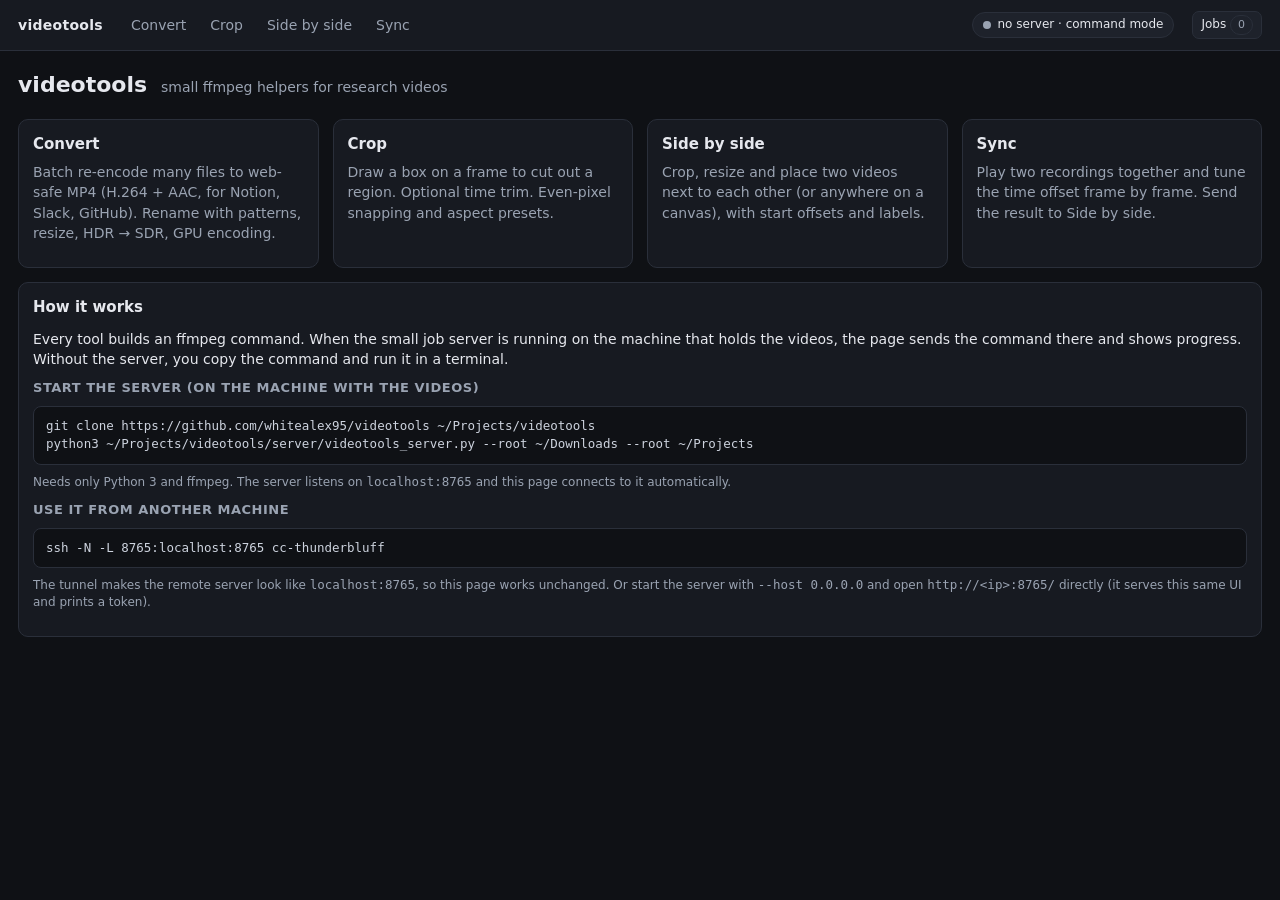
==== index.html @ a60f76c2 "videotools: static UI (convert, crop, side by side, sync) + local ffmpeg job server" ====
<!doctype html>
<html lang="en">
<head>
<meta charset="utf-8">
<meta name="viewport" content="width=device-width, initial-scale=1">
<title>videotools</title>
<link rel="stylesheet" href="assets/style.css">
</head>
<body>
<main class="page">
  <div class="page-head"><h1>videotools</h1><span class="muted">small ffmpeg helpers for research videos</span></div>
  <div class="cards">
    <a class="card" href="convert/"><h2>Convert</h2><p class="muted">Batch re-encode many files to web-safe MP4 (H.264 + AAC, for Notion, Slack, GitHub). Rename with patterns, resize, HDR → SDR, GPU encoding.</p></a>
    <a class="card" href="crop/"><h2>Crop</h2><p class="muted">Draw a box on a frame to cut out a region. Optional time trim. Even-pixel snapping and aspect presets.</p></a>
    <a class="card" href="sidebyside/"><h2>Side by side</h2><p class="muted">Crop, resize and place two videos next to each other (or anywhere on a canvas), with start offsets and labels.</p></a>
    <a class="card" href="sync/"><h2>Sync</h2><p class="muted">Play two recordings together and tune the time offset frame by frame. Send the result to Side by side.</p></a>
  </div>

  <div class="card">
    <h2>How it works</h2>
    <p>Every tool builds an ffmpeg command. When the small job server is running on the machine that holds the videos, the page sends the command there and shows progress. Without the server, you copy the command and run it in a terminal.</p>
    <h3>Start the server (on the machine with the videos)</h3>
    <pre class="cmd">git clone https://github.com/whitealex95/videotools ~/Projects/videotools
python3 ~/Projects/videotools/server/videotools_server.py --root ~/Downloads --root ~/Projects</pre>
    <p class="small muted" style="margin-top:8px">Needs only Python 3 and ffmpeg. The server listens on <code>localhost:8765</code> and this page connects to it automatically.</p>
    <h3>Use it from another machine</h3>
    <pre class="cmd">ssh -N -L 8765:localhost:8765 cc-thunderbluff</pre>
    <p class="small muted" style="margin-top:8px">The tunnel makes the remote server look like <code>localhost:8765</code>, so this page works unchanged. Or start the server with <code>--host 0.0.0.0</code> and open <code>http://&lt;ip&gt;:8765/</code> directly (it serves this same UI and prints a token).</p>
  </div>
</main>
<script type="module">
import { initPage } from './assets/common.js';
initPage({ root: './', active: '' });
</script>
</body>
</html>
---- assets/style.css ----
:root {
  --bg: #0f1115;
  --panel: #171a21;
  --panel2: #1e222b;
  --border: #2a2f3a;
  --text: #e6e8ee;
  --muted: #9aa3b2;
  --accent: #4f8cff;
  --accent2: #3a6fd8;
  --ok: #3ecf8e;
  --warn: #f5b84b;
  --err: #ff6b6b;
  --mono: ui-monospace, SFMono-Regular, Menlo, Consolas, monospace;
  color-scheme: dark;
}
* { box-sizing: border-box; }
html, body { margin: 0; background: var(--bg); color: var(--text); font: 14px/1.45 system-ui, -apple-system, "Segoe UI", Roboto, sans-serif; }
a { color: var(--accent); text-decoration: none; }
a:hover { text-decoration: underline; }
h1 { font-size: 22px; margin: 0 0 4px; }
h2 { font-size: 15px; margin: 0 0 10px; color: var(--text); }
h3 { font-size: 13px; margin: 0 0 8px; color: var(--muted); text-transform: uppercase; letter-spacing: .04em; }
p { margin: 0 0 10px; }
code, pre, .mono { font-family: var(--mono); font-size: 12.5px; }
.muted { color: var(--muted); }
.small { font-size: 12px; }
.hidden { display: none !important; }

.topbar { display: flex; align-items: center; gap: 18px; padding: 10px 18px; border-bottom: 1px solid var(--border); background: var(--panel); position: sticky; top: 0; z-index: 20; }
.topbar .brand { font-weight: 700; color: var(--text); letter-spacing: .02em; }
.topbar nav { display: flex; gap: 4px; }
.topbar nav a { color: var(--muted); padding: 5px 10px; border-radius: 6px; }
.topbar nav a:hover { background: var(--panel2); text-decoration: none; }
.topbar nav a.active { color: var(--text); background: var(--panel2); }
.topbar .spacer { flex: 1; }

.page { max-width: 1480px; margin: 0 auto; padding: 18px; }
.page-head { display: flex; align-items: baseline; gap: 14px; margin-bottom: 14px; flex-wrap: wrap; }
.card { background: var(--panel); border: 1px solid var(--border); border-radius: 10px; padding: 14px; margin-bottom: 14px; }
.card.tight { padding: 10px 12px; }
.row { display: flex; gap: 10px; align-items: center; flex-wrap: wrap; }
.row.between { justify-content: space-between; }
.row.top { align-items: flex-start; }
.grid-2 { display: grid; grid-template-columns: 1fr 1fr; gap: 14px; }
.grid-sb { display: grid; grid-template-columns: minmax(0, 1fr) 380px; gap: 14px; align-items: start; }
@media (max-width: 1000px) { .grid-2, .grid-sb { grid-template-columns: 1fr; } }
.stack { display: flex; flex-direction: column; gap: 10px; }

.btn { background: var(--panel2); color: var(--text); border: 1px solid var(--border); border-radius: 7px; padding: 6px 12px; font: inherit; cursor: pointer; white-space: nowrap; }
.btn:hover { border-color: #3b4252; background: #242938; }
.btn:disabled { opacity: .45; cursor: not-allowed; }
.btn.primary { background: var(--accent); border-color: var(--accent); color: #fff; }
.btn.primary:hover { background: var(--accent2); }
.btn.danger { color: var(--err); }
.btn.sm { padding: 3px 8px; font-size: 12px; }
.btn.icon { padding: 4px 7px; }

.field { display: flex; flex-direction: column; gap: 3px; font-size: 12px; color: var(--muted); }
.field > span { white-space: nowrap; }
.field.inline { flex-direction: row; align-items: center; gap: 6px; }
input[type=text], input[type=number], input[type=search], select, textarea {
  background: var(--bg); color: var(--text); border: 1px solid var(--border); border-radius: 6px; padding: 5px 8px; font: inherit; font-size: 13px; min-width: 0;
}
input:focus, select:focus, textarea:focus { outline: none; border-color: var(--accent); }
input[type=number] { width: 90px; }
input.w-s { width: 70px; } input.w-m { width: 120px; } input.w-l { width: 260px; } input.w-full { width: 100%; }
input[type=range] { width: 100%; accent-color: var(--accent); }
input[type=color] { width: 34px; height: 26px; padding: 0; border: 1px solid var(--border); border-radius: 6px; background: none; }
label.check { display: inline-flex; align-items: center; gap: 6px; font-size: 13px; cursor: pointer; }
textarea { font-family: var(--mono); font-size: 12px; }

.pill { display: inline-flex; align-items: center; gap: 6px; padding: 3px 10px; border-radius: 999px; font-size: 12px; border: 1px solid var(--border); background: var(--panel2); cursor: pointer; color: var(--text); font: inherit; font-size: 12px; }
.pill .dot { width: 8px; height: 8px; border-radius: 50%; background: var(--muted); }
.pill.ok .dot { background: var(--ok); } .pill.warn .dot { background: var(--warn); } .pill.off .dot { background: var(--muted); }
.badge { display: inline-block; padding: 1px 7px; border-radius: 999px; font-size: 11px; background: var(--panel2); border: 1px solid var(--border); color: var(--muted); }
.badge.ok { color: var(--ok); border-color: #2c5a44; } .badge.warn { color: var(--warn); border-color: #5a4a2c; } .badge.err { color: var(--err); border-color: #5a2c2c; } .badge.accent { color: var(--accent); border-color: #2c3f5a; }

table.table { width: 100%; border-collapse: collapse; font-size: 13px; }
table.table th, table.table td { text-align: left; padding: 6px 8px; border-bottom: 1px solid var(--border); vertical-align: middle; }
table.table th { color: var(--muted); font-weight: 500; font-size: 12px; }
table.table tr:last-child td { border-bottom: none; }
table.table td.num { text-align: right; font-variant-numeric: tabular-nums; }

pre.cmd { background: var(--bg); border: 1px solid var(--border); border-radius: 8px; padding: 10px 12px; margin: 0; white-space: pre-wrap; word-break: break-all; max-height: 320px; overflow: auto; color: #cdd3de; }
.cmdpanel .actions { display: flex; gap: 8px; margin-bottom: 8px; flex-wrap: wrap; align-items: center; }

.progress { height: 6px; background: var(--bg); border-radius: 3px; overflow: hidden; border: 1px solid var(--border); }
.progress > i { display: block; height: 100%; background: var(--accent); width: 0; transition: width .3s; }
.progress.done > i { background: var(--ok); } .progress.failed > i { background: var(--err); width: 100% !important; }

.drawer { position: fixed; top: 0; right: 0; height: 100%; width: 400px; max-width: 100vw; background: var(--panel); border-left: 1px solid var(--border); z-index: 30; transform: translateX(100%); transition: transform .2s; display: flex; flex-direction: column; }
.drawer.open { transform: none; box-shadow: -10px 0 30px rgba(0,0,0,.4); }
.drawer header { display: flex; align-items: center; gap: 8px; padding: 10px 14px; border-bottom: 1px solid var(--border); }
.drawer .list { overflow: auto; padding: 10px 14px; flex: 1; }
.job { border: 1px solid var(--border); border-radius: 8px; padding: 8px 10px; margin-bottom: 8px; background: var(--panel2); }
.job .title { display: flex; justify-content: space-between; gap: 8px; align-items: center; font-size: 13px; }
.job .title b { overflow: hidden; text-overflow: ellipsis; white-space: nowrap; font-weight: 500; }
.job .meta { color: var(--muted); font-size: 11.5px; margin: 4px 0; display: flex; gap: 10px; }
.job pre { white-space: pre-wrap; word-break: break-all; color: var(--err); font-size: 11px; margin: 6px 0 0; max-height: 120px; overflow: auto; }

dialog { background: var(--panel); color: var(--text); border: 1px solid var(--border); border-radius: 12px; padding: 0; min-width: 420px; max-width: 92vw; }
dialog::backdrop { background: rgba(0,0,0,.55); }
dialog .dlg-head { display: flex; align-items: center; justify-content: space-between; padding: 12px 16px; border-bottom: 1px solid var(--border); font-weight: 600; }
dialog .dlg-body { padding: 14px 16px; }
dialog .dlg-foot { display: flex; justify-content: flex-end; gap: 8px; padding: 10px 16px; border-top: 1px solid var(--border); }

.picker { width: 760px; }
.picker .crumbs { display: flex; gap: 6px; align-items: center; margin-bottom: 8px; flex-wrap: wrap; }
.picker .crumbs input { flex: 1; }
.picker .lists { display: grid; grid-template-columns: 240px 1fr; gap: 10px; height: 420px; }
.picker .list { border: 1px solid var(--border); border-radius: 8px; overflow: auto; background: var(--bg); }
.picker .item { display: flex; align-items: center; gap: 8px; padding: 5px 10px; cursor: pointer; border-bottom: 1px solid #1c2028; font-size: 13px; }
.picker .item:hover { background: var(--panel2); }
.picker .item.selected { background: #22304a; }
.picker .item .name { flex: 1; overflow: hidden; text-overflow: ellipsis; white-space: nowrap; }
.picker .item .size { color: var(--muted); font-size: 12px; font-variant-numeric: tabular-nums; }
.picker .empty { padding: 20px; color: var(--muted); text-align: center; }

.dropzone { border: 1px dashed var(--border); border-radius: 10px; padding: 24px; text-align: center; color: var(--muted); }
.dropzone.over { border-color: var(--accent); color: var(--text); background: #1a2232; }

.frame-wrap { position: relative; display: inline-block; max-width: 100%; line-height: 0; background: #000; border-radius: 6px; overflow: hidden; user-select: none; touch-action: none; }
.frame-wrap img { max-width: 100%; display: block; }
.frame-wrap.loading::after { content: ""; position: absolute; inset: 0; background: rgba(0,0,0,.25); }
.cropbox { position: absolute; border: 1px solid #fff; box-shadow: 0 0 0 9999px rgba(0,0,0,.55); cursor: move; }
.cropbox .handle { position: absolute; width: 10px; height: 10px; background: #fff; border: 1px solid #000; border-radius: 2px; }
.cropbox .h-nw { left: -5px; top: -5px; cursor: nwse-resize; } .cropbox .h-ne { right: -5px; top: -5px; cursor: nesw-resize; }
.cropbox .h-sw { left: -5px; bottom: -5px; cursor: nesw-resize; } .cropbox .h-se { right: -5px; bottom: -5px; cursor: nwse-resize; }
.cropbox .h-n { left: calc(50% - 5px); top: -5px; cursor: ns-resize; } .cropbox .h-s { left: calc(50% - 5px); bottom: -5px; cursor: ns-resize; }
.cropbox .h-w { left: -5px; top: calc(50% - 5px); cursor: ew-resize; } .cropbox .h-e { right: -5px; top: calc(50% - 5px); cursor: ew-resize; }
.cropbox .label { position: absolute; left: 0; top: 100%; margin-top: 4px; background: rgba(0,0,0,.7); color: #fff; font-size: 11px; padding: 1px 6px; border-radius: 4px; white-space: nowrap; line-height: 1.4; }
.cropbox .grid { position: absolute; inset: 0; background-image: linear-gradient(rgba(255,255,255,.35) 1px, transparent 1px), linear-gradient(90deg, rgba(255,255,255,.35) 1px, transparent 1px); background-size: 33.33% 33.33%; pointer-events: none; }

.scrubber { display: flex; flex-direction: column; gap: 6px; }
.scrubber .controls { display: flex; align-items: center; gap: 6px; }
.scrubber .time { font-family: var(--mono); font-size: 12px; min-width: 150px; }
.scrubber input[type=range] { flex: 1; }

.stage { display: flex; gap: 6px; background: #000; border-radius: 8px; overflow: hidden; position: relative; justify-content: center; align-items: center; min-height: 240px; }
.stage video { max-width: 100%; max-height: 70vh; display: block; background: #000; }
.stage.side video { flex: 1 1 0; min-width: 0; }
.stage.overlay { display: grid; }
.stage.overlay video { grid-area: 1 / 1; width: 100%; height: auto; }
.stage .notice { position: absolute; inset: 0; display: flex; align-items: center; justify-content: center; flex-direction: column; gap: 8px; background: rgba(0,0,0,.75); color: var(--text); text-align: center; padding: 20px; }

.toast { position: fixed; bottom: 18px; left: 50%; transform: translateX(-50%); background: var(--panel2); border: 1px solid var(--border); color: var(--text); padding: 8px 14px; border-radius: 8px; z-index: 50; box-shadow: 0 6px 24px rgba(0,0,0,.4); }
.toast.err { border-color: var(--err); }

kbd { font-family: var(--mono); font-size: 11px; background: var(--panel2); border: 1px solid var(--border); border-bottom-width: 2px; border-radius: 4px; padding: 0 5px; }

.cards { display: grid; grid-template-columns: repeat(auto-fit, minmax(260px, 1fr)); gap: 14px; }
.cards a.card { display: block; color: var(--text); }
.cards a.card:hover { border-color: var(--accent); text-decoration: none; }
.cards .card h2 { margin-bottom: 6px; }
.sbs-canvas { width: 100%; height: auto; background: #000; border-radius: 6px; display: block; touch-action: none; }
.vidcard .frame-wrap { width: 100%; }
.vidcard .frame-wrap img { width: 100%; }
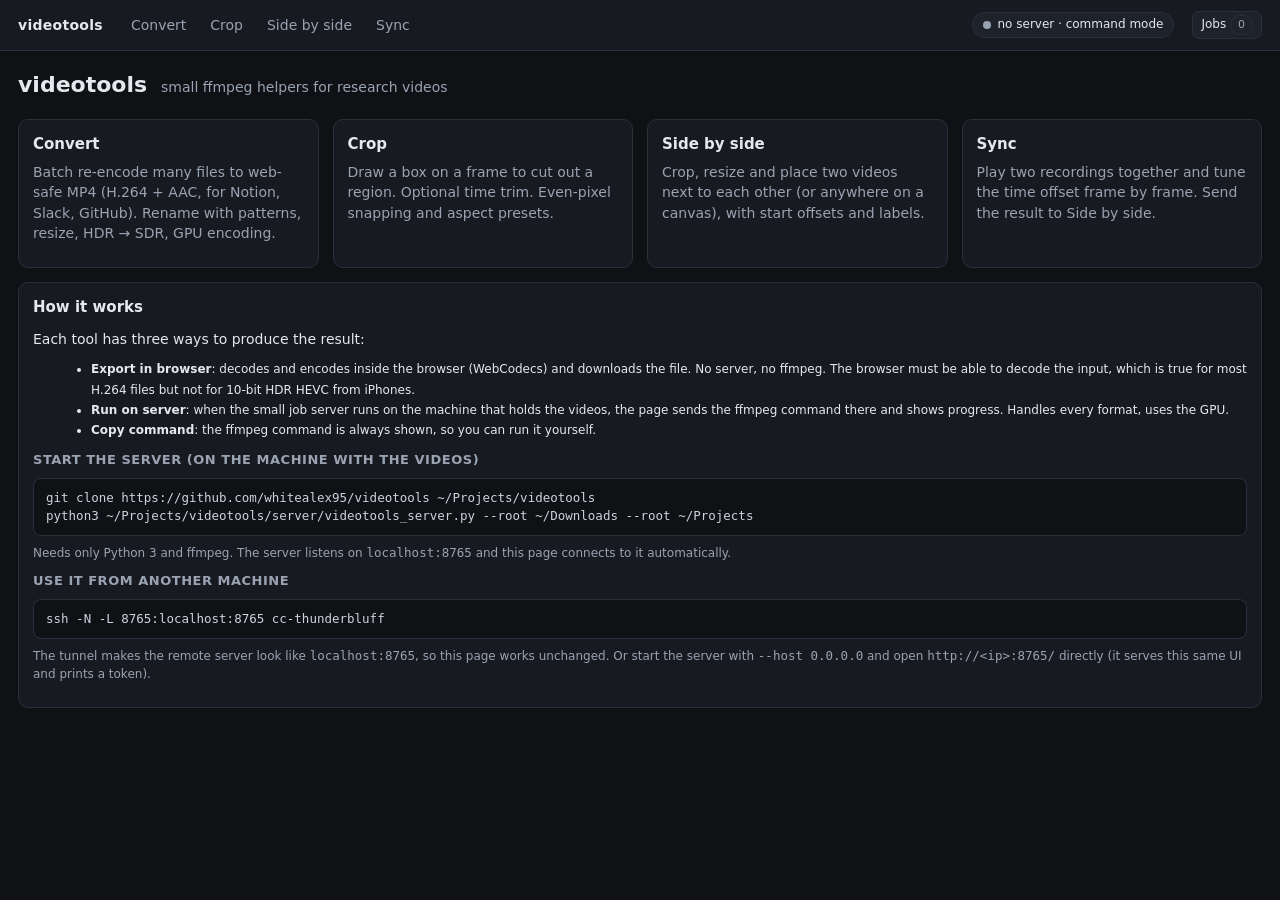
==== commit 374efd32: "Export in browser: WebCodecs/mediabunny export for Convert, Crop and Side by side" ====
--- a/index.html
+++ b/index.html
@@ -18,7 +18,12 @@
 
   <div class="card">
     <h2>How it works</h2>
-    <p>Every tool builds an ffmpeg command. When the small job server is running on the machine that holds the videos, the page sends the command there and shows progress. Without the server, you copy the command and run it in a terminal.</p>
+    <p>Each tool has three ways to produce the result:</p>
+    <ul class="small" style="margin:0 0 10px 18px; line-height:1.7">
+      <li><b>Export in browser</b>: decodes and encodes inside the browser (WebCodecs) and downloads the file. No server, no ffmpeg. The browser must be able to decode the input, which is true for most H.264 files but not for 10-bit HDR HEVC from iPhones.</li>
+      <li><b>Run on server</b>: when the small job server runs on the machine that holds the videos, the page sends the ffmpeg command there and shows progress. Handles every format, uses the GPU.</li>
+      <li><b>Copy command</b>: the ffmpeg command is always shown, so you can run it yourself.</li>
+    </ul>
     <h3>Start the server (on the machine with the videos)</h3>
     <pre class="cmd">git clone https://github.com/whitealex95/videotools ~/Projects/videotools
 python3 ~/Projects/videotools/server/videotools_server.py --root ~/Downloads --root ~/Projects</pre>
